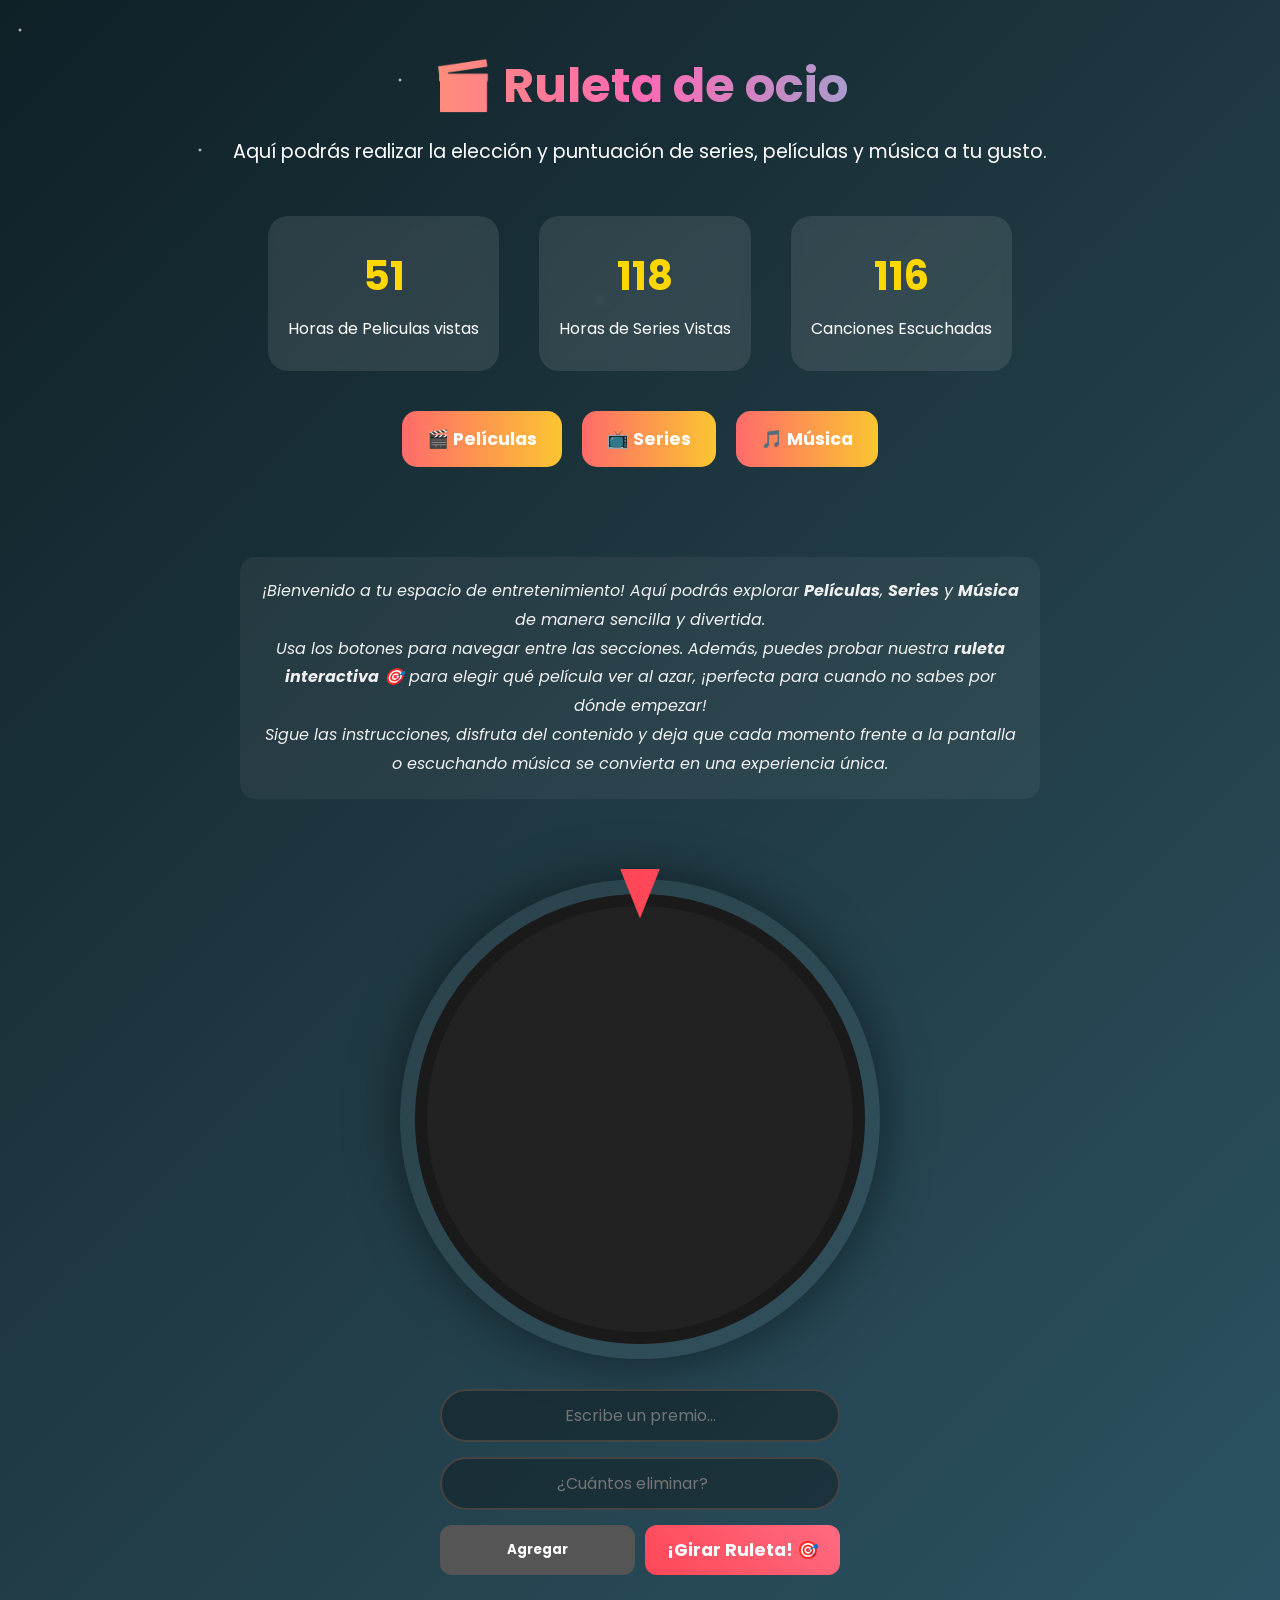
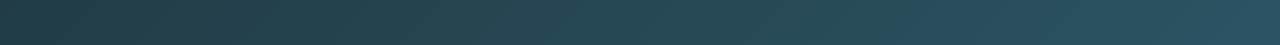
==== index.html @ 57418028 "Commit" ====
<!DOCTYPE html>
<html lang="es">
<head>
  <meta charset="UTF-8">
  <title>Bienvenida a la Gran Premiación 2025</title>
  <meta name="viewport" content="width=device-width, initial-scale=1.0">

  <!-- FUENTE -->
  <link href="https://fonts.googleapis.com/css2?family=Poppins:wght@300;400;600;800&display=swap" rel="stylesheet">

  <!-- CSS -->
  <link rel="stylesheet" href="style/bienvenida.css">
</head>
<body>
  <!-- ESTRELLAS DE FONDO -->
  <div class="stars"></div>

  <!-- BIENVENIDA -->
  <section class="bienvenida-container">
    <h1>🎬 Ruleta de ocio</h1>
    <p class="agradecimiento">Aquí podrás realizar la elección y puntuación de series, películas y música a tu gusto.</p>

    <!-- CONTADORES -->
    <div class="counters">
      <div class="counter-box">
      <h2 class="counter" data-target="51">0</h2> 
        <p>Horas de Peliculas vistas</p>
      </div>
      <div class="counter-box">
        <h2 class="counter" data-target="143">0</h2>
        <p>Horas de Series Vistas</p>
      </div>
      <div class="counter-box">
        <h2 class="counter" data-target="152">0</h2>
        <p>Canciones Escuchadas</p>
      </div>
    </div>


    <!-- BOTONES DE NAVEGACIÓN -->
    <div class="navigation-buttons">
      <button onclick="location.href='views/Peliculas.html'">🎬 Películas</button>
      <button onclick="location.href='views/serie.html'">📺 Series</button>
      <button onclick="location.href='views/spotify.html'">🎵 Música</button>
    </div>
  </section>
    <div class="Cursileria">
    <p>¡Bienvenido a tu espacio de entretenimiento! Aquí podrás explorar <strong>Películas</strong>, <strong>Series</strong> y <strong>Música</strong> de manera sencilla y divertida.</p>

    <p>Usa los botones para navegar entre las secciones. Además, puedes probar nuestra <strong>ruleta interactiva</strong> 🎯 para elegir qué película ver al azar, ¡perfecta para cuando no sabes por dónde empezar!</p>

    <p>Sigue las instrucciones, disfruta del contenido y deja que cada momento frente a la pantalla o escuchando música se convierta en una experiencia única.</p>

</div>

  <!-- RULETA INTERACTIVA -->
<div class="wheel-outer-container">
  <div class="wheel-wrapper">
    <div class="pointer"></div>
    <div id="wheel" class="wheel"></div>
  </div>

<div class="controls">
    <input type="text" id="newOption" placeholder="Escribe un premio...">
    <input type="number" id="deleteCount" placeholder="¿Cuántos eliminar?" min="1">
    
    <div class="button-group">
      <button id="addOption" class="btn-add">Agregar</button>
      <button id="spinButton" class="btn-spin">¡Girar Ruleta! 🎯</button>
    </div>
</div>

  <p id="winner"></p>

<div id="prize-image-container" class="prize-container hidden">
  <img id="prize-image" src="img/Cine.jpg" alt="Imagen del premio">
</div>

</div> 
<audio id="winSound" src="audio/Victori.mp3" preload="auto"></audio>
<audio id="clickSound" src="https://assets.mixkit.co/active_storage/sfx/2571/2571-preview.mp3" preload="auto"></audio>
  <!-- JS -->
  <script src="js/bienvenida.js"></script>
</body>
</html>
---- style/bienvenida.css ----
/* RESET BÁSICO */
* {
  margin: 0;
  padding: 0;
  box-sizing: border-box;
  font-family: 'Poppins', sans-serif;
}

body {
  background: linear-gradient(135deg, #0f2027, #203a43, #2c5364);
  color: white;
  min-height: 100vh;
  display: flex;
  justify-content: center;
  align-items: center;
  flex-direction: column;
  overflow-x: hidden;
}

.Cursileria {
  text-align: center;
  max-width: 800px;
  margin: 40px auto;
  line-height: 1.8;
  font-family: 'Segoe UI', Tahoma, Geneva, Verdana, sans-serif;
  color: #f0f0f0;
  padding: 20px;
  background: rgba(255, 255, 255, 0.05);
  border-radius: 15px;
  font-style: italic;
}

/* ESTRELLAS DE FONDO */
.stars {
  position: fixed;
  inset: 0;
  background:
    radial-gradient(2px 2px at 20px 30px, #fff, transparent),
    radial-gradient(2px 2px at 200px 150px, #fff, transparent),
    radial-gradient(2px 2px at 400px 80px, #fff, transparent),
    radial-gradient(2px 2px at 600px 300px, #fff, transparent);
  z-index: 1;
  pointer-events: none;
  animation: twinkle 6s infinite alternate;
}

@keyframes twinkle {
  from { opacity: 0.4; }
  to { opacity: 0.9; }
}

/* CONTENEDOR PRINCIPAL */
.bienvenida-container {
  position: relative;
  z-index: 2;
  text-align: center;
  padding: 50px 20px;
  width: 100%;
}

.bienvenida-container h1 {
  font-size: 3rem;
  margin-bottom: 15px;
  background: linear-gradient(90deg, gold, hotpink, cyan);
  -webkit-background-clip: text;
  -webkit-text-fill-color: transparent;
}

.agradecimiento {
  font-size: 1.2rem;
  margin-bottom: 50px;
}

/* CONTADORES */
.counters {
  display: flex;
  justify-content: center;
  gap: 40px;
  flex-wrap: wrap;
  margin-bottom: 40px;
}

.counter-box {
  background: rgba(255,255,255,0.1);
  padding: 30px 20px;
  border-radius: 20px;
  min-width: 150px;
  backdrop-filter: blur(5px);
}

.counter-box h2.counter {
  font-size: 2.5rem;
  margin-bottom: 10px;
  color: #ffd700;
}

.counter-box p {
  font-size: 1rem;
  color: #fff;
}

/* BOTONES DE NAVEGACIÓN */
.navigation-buttons {
  display: flex;
  justify-content: center;
  gap: 20px;
  flex-wrap: wrap;
}

.navigation-buttons button {
  padding: 15px 25px;
  border-radius: 15px;
  border: none;
  font-size: 1.1rem;
  font-weight: bold;
  cursor: pointer;
  transition: transform 0.2s, box-shadow 0.2s;
  background: linear-gradient(90deg, #ff6b6b, #fbc531);
  color: white;
}

.navigation-buttons button:hover {
  transform: translateY(-3px);
  box-shadow: 0 8px 20px rgba(0,0,0,0.4);
}

/* RULETA */
.wheel-outer-container {
  display: flex;
  flex-direction: column;
  align-items: center;
  gap: 30px;
  margin: 40px auto;
  width: 100%;
  padding: 0 15px;
}

.wheel-wrapper {
  position: relative;
  padding: 15px;
  background: rgba(255, 255, 255, 0.05);
  border-radius: 50%;
  box-shadow: 0 0 50px rgba(0, 0, 0, 0.5);
}

.wheel {
  position: relative;
  width: 450px;
  height: 450px;
  border-radius: 50%;
  border: 12px solid #1a1a1a;
  overflow: hidden;
  transition: transform 4s cubic-bezier(0.15, 0, 0.15, 1);
  background: #222;
}

/* PUNTERO */
.pointer {
  position: absolute;
  top: -10px;
  left: 50%;
  transform: translateX(-50%);
  width: 40px;
  height: 50px;
  background: #ff4757;
  clip-path: polygon(50% 100%, 0 0, 100% 0);
  z-index: 100;
  filter: drop-shadow(0 4px 5px rgba(0,0,0,0.5));
}

.wheel-label {
  position: absolute;
  top: 50%;
  left: 50%;
  transform-origin: 0% 50%;
  width: 45%;
  font-size: 14px;
  font-weight: 800;
  color: white;
  white-space: nowrap;
  pointer-events: none;
  text-align: right;
  text-shadow: 2px 2px 5px rgba(0,0,0,0.7);
}

/* CONTROLES */
.controls {
  display: flex;
  flex-direction: column;
  gap: 15px;
  width: 100%;
  max-width: 400px;
}

#newOption,
#deleteCount {
  padding: 12px 20px;
  border-radius: 30px;
  border: 2px solid #444;
  background: rgba(0,0,0,0.3);
  color: white;
  text-align: center;
  font-size: 1rem;
  width: 100%;
}

.button-group {
  display: flex;
  gap: 10px;
}

.btn-add, .btn-spin {
  flex: 1;
  padding: 12px;
  border-radius: 12px;
  border: none;
  cursor: pointer;
  font-weight: bold;
  transition: 0.3s;
}

.btn-add { background: #555; color: white; }
.btn-spin {
  background: linear-gradient(45deg, #ff4757, #ff6b81);
  color: white;
  font-size: 1.1rem;
}

.btn-spin:hover {
  transform: scale(1.05);
  box-shadow: 0 0 20px rgba(255,71,87,0.4);
}

.prize-container {
  display: flex;
  justify-content: center;
  align-items: center;
  width: 100%;
  margin-top: 25px;
  perspective: 1000px;
}

#prize-image {
  width: 250px;
  height: 250px;
  object-fit: cover;
  border: 6px solid #FFD700;
  border-radius: 20px;
  box-shadow: 0 15px 35px rgba(0,0,0,0.6);
  background-color: #000;
  animation: revealImage 0.6s cubic-bezier(0.175, 0.885, 0.32, 1.275);
}

@keyframes revealImage {
  0% { transform: scale(0.5) rotateY(90deg); opacity: 0; }
  100% { transform: scale(1) rotateY(0deg); opacity: 1; }
}

.hidden { display: none !important; }

/* ESTADÍSTICAS */
.stats-container {
  display: flex;
  justify-content: center;
  align-items: center;
  gap: 100px;
  text-align: center;
  width: 100%;
  margin: 40px 0;
  flex-wrap: wrap;
}

.stat-card {
  display: flex;
  flex-direction: column;
  align-items: center;
}

.stat-card h3 {
  color: #a0b0d0;
  font-size: 1.2rem;
  letter-spacing: 2px;
  margin-bottom: 10px;
  text-transform: uppercase;
}

.stat-card .counter {
  color: #b0cfff;
  font-size: 5rem;
  margin: 0;
  font-weight: bold;
  text-shadow: 0 0 10px rgba(176, 207, 255, 0.5),
               0 0 20px rgba(176, 207, 255, 0.2);
  background: linear-gradient(rgba(18, 16, 16, 0) 50%, rgba(0, 0, 0, 0.1) 50%),
              linear-gradient(90deg, rgba(255, 0, 0, 0.03), rgba(0, 255, 0, 0.01), rgba(0, 0, 255, 0.03));
  background-size: 100% 2px, 3px 100%;
  padding: 0 10px;
}

.discord-wrapper {
  display: flex;
  flex-direction: column;
  align-items: center;
  justify-content: center;
  margin: 50px auto;
  width: 100%;
  z-index: 2;
  position: relative;
}

.discord-logo {
  width: 150px;
  height: auto;
  color: #5865F2;
  margin-bottom: 10px;
  filter: drop-shadow(0 0 10px rgba(88, 101, 242, 0.5));
}

#wheel {
  position: relative;
}

/* ============================================
   RESPONSIVE — MÓVIL
   ============================================ */

@media (max-width: 600px) {

  .bienvenida-container {
    padding: 30px 15px;
  }

  .bienvenida-container h1 {
    font-size: 2rem;
  }

  .agradecimiento {
    font-size: 1rem;
    margin-bottom: 30px;
  }

  /* Contadores en columna */
  .counters {
    flex-direction: column;
    align-items: center;
    gap: 15px;
  }

  .counter-box {
    width: 80%;
    padding: 20px 15px;
  }

  .counter-box h2.counter {
    font-size: 2rem;
  }

  /* Botones de nav en columna */
  .navigation-buttons {
    flex-direction: column;
    align-items: center;
    gap: 12px;
  }

  .navigation-buttons button {
    width: 85%;
    font-size: 1rem;
    padding: 14px 20px;
  }

  /* Texto cursilería */
  .Cursileria {
    margin: 20px 15px;
    font-size: 0.9rem;
    padding: 15px;
  }

  /* Ruleta más pequeña */
  .wheel {
    width: 300px;
    height: 300px;
  }

  .wheel-label {
    font-size: 10px;
  }

  .pointer {
    width: 30px;
    height: 38px;
  }

  /* Controles */
  .controls {
    max-width: 100%;
    padding: 0 5px;
  }

  .button-group {
    flex-direction: column;
    gap: 10px;
  }

  .btn-add,
  .btn-spin {
    width: 100%;
    font-size: 1rem;
  }

  /* Imagen premio */
  #prize-image {
    width: 180px;
    height: 180px;
  }

  /* Stats */
  .stats-container {
    gap: 30px;
  }

  .stat-card .counter {
    font-size: 3rem;
  }

  .stat-card h3 {
    font-size: 0.9rem;
  }
}

@media (max-width: 380px) {
  .bienvenida-container h1 {
    font-size: 1.6rem;
  }

  .wheel {
    width: 250px;
    height: 250px;
  }

  .counter-box {
    width: 95%;
  }
}
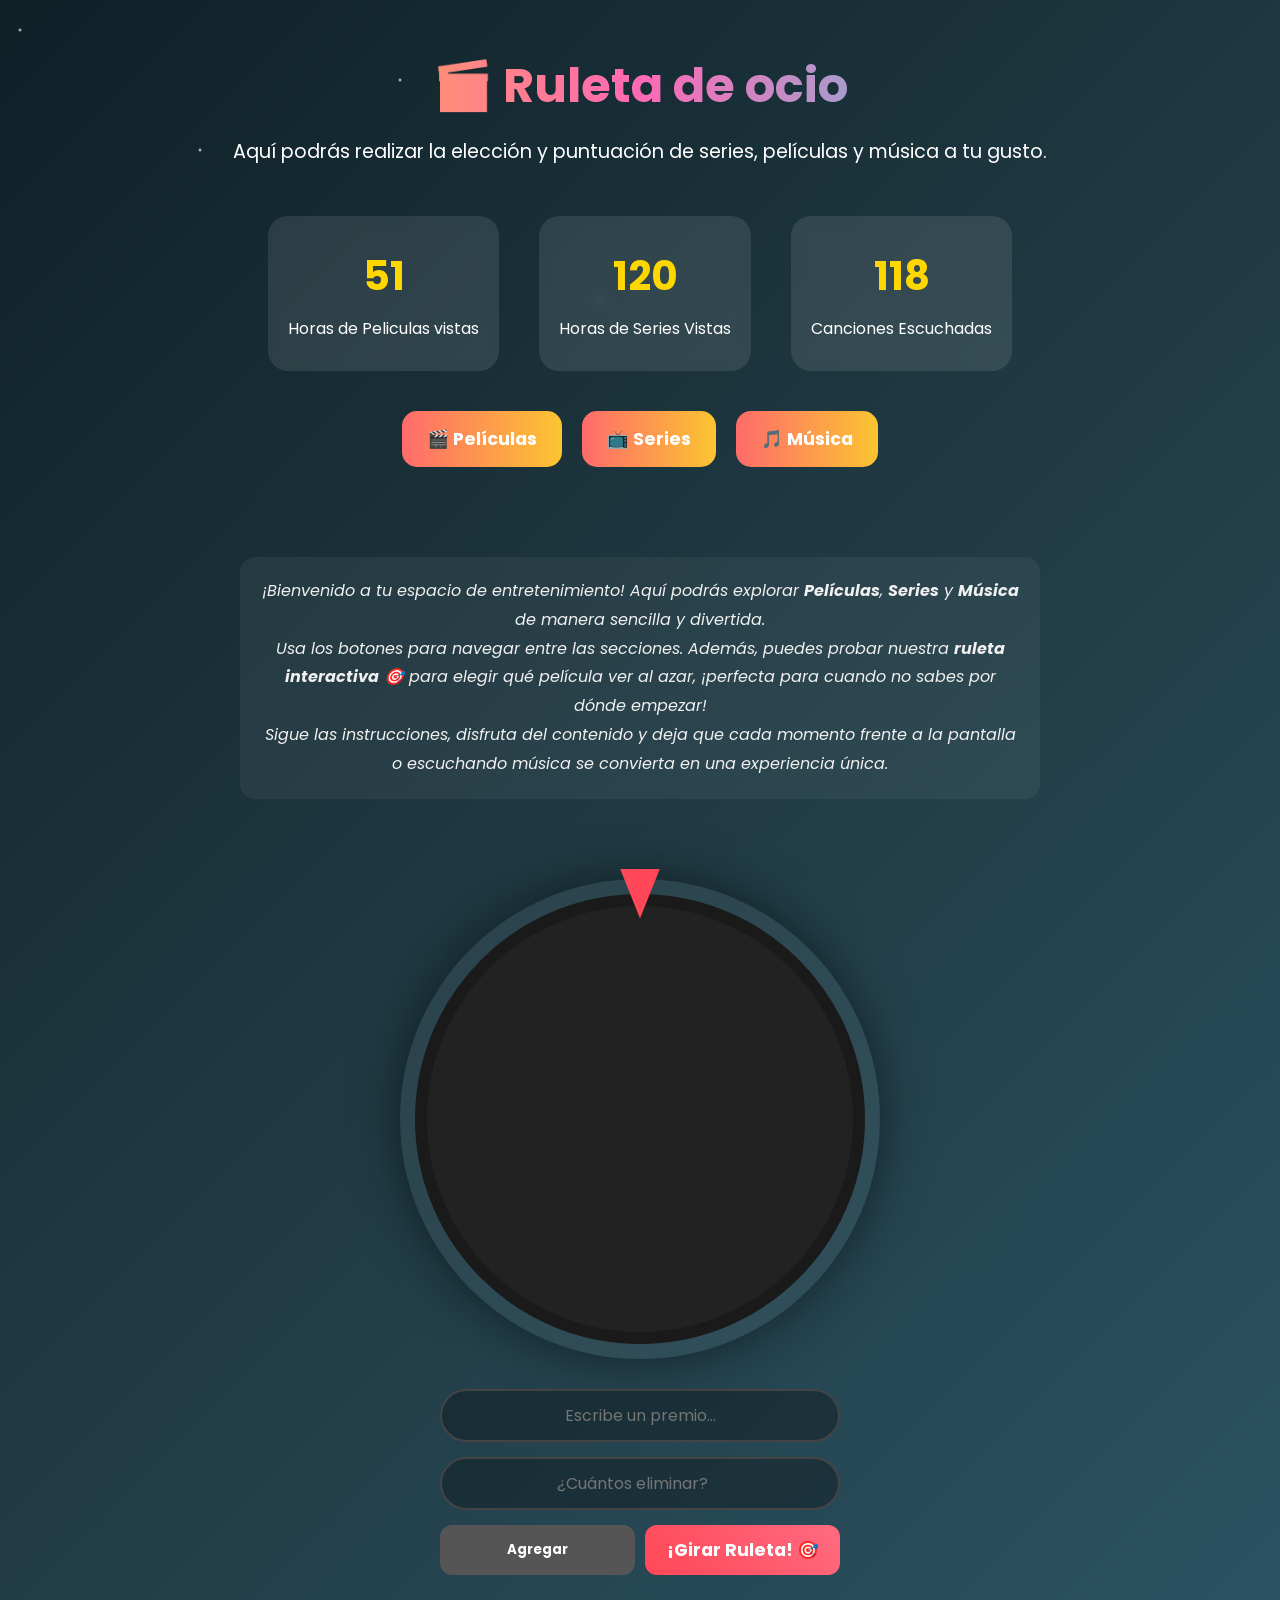
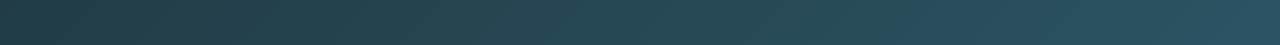
==== commit 862b3c1e: "Update navigation button link for Películas" ====
--- a/index.html
+++ b/index.html
@@ -39,7 +39,7 @@
 
     <!-- BOTONES DE NAVEGACIÓN -->
     <div class="navigation-buttons">
-      <button onclick="location.href='views/Peliculas.html'">🎬 Películas</button>
+      <button onclick="location.href='../views/Peliculas.html'">🎬 Películas</button>
       <button onclick="location.href='views/serie.html'">📺 Series</button>
       <button onclick="location.href='views/spotify.html'">🎵 Música</button>
     </div>
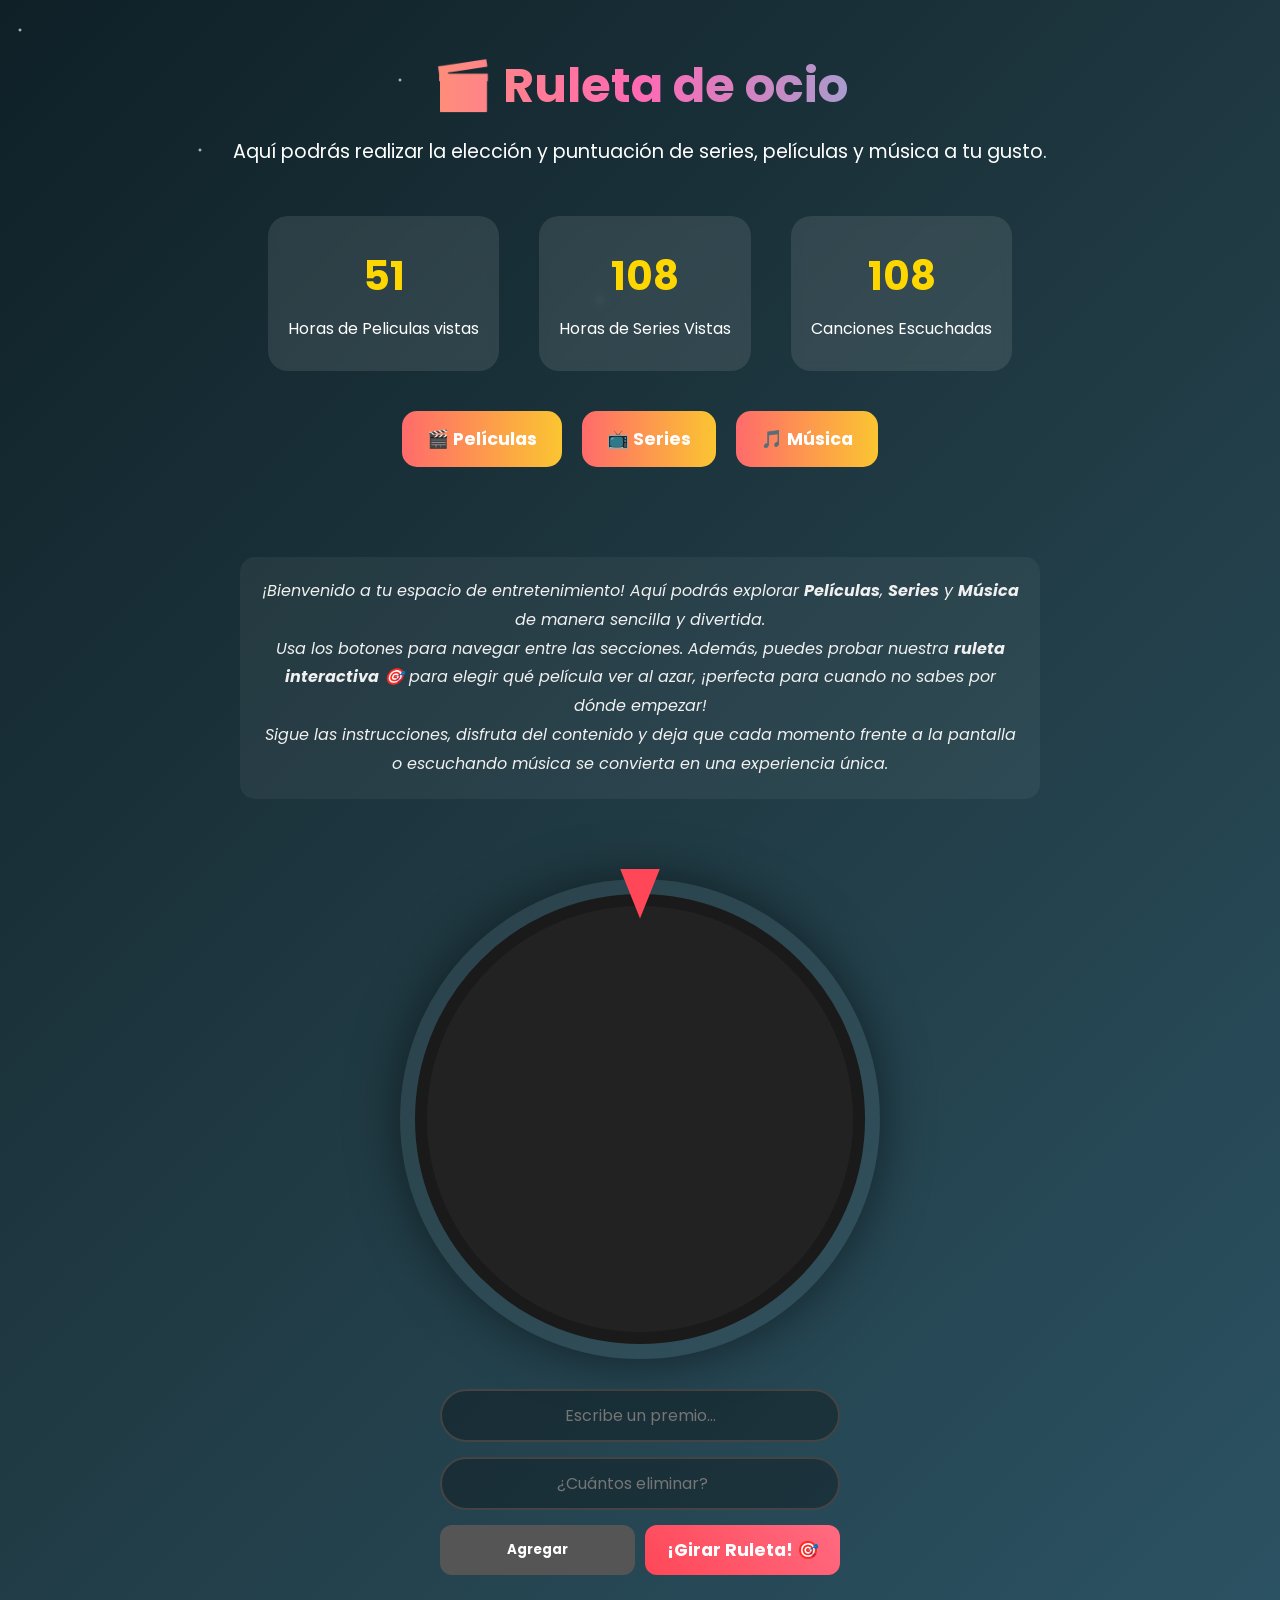
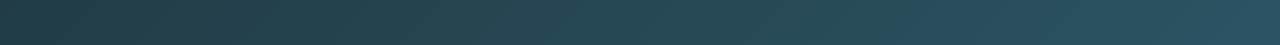
==== commit 1d83a50f: "Update index.html" ====
--- a/index.html
+++ b/index.html
@@ -39,7 +39,7 @@
 
     <!-- BOTONES DE NAVEGACIÓN -->
     <div class="navigation-buttons">
-      <button onclick="location.href='../views/Peliculas.html'">🎬 Películas</button>
+      <button onclick="location.href='/views/peliculas.html'">🎬 Películas</button>
       <button onclick="location.href='views/serie.html'">📺 Series</button>
       <button onclick="location.href='views/spotify.html'">🎵 Música</button>
     </div>
